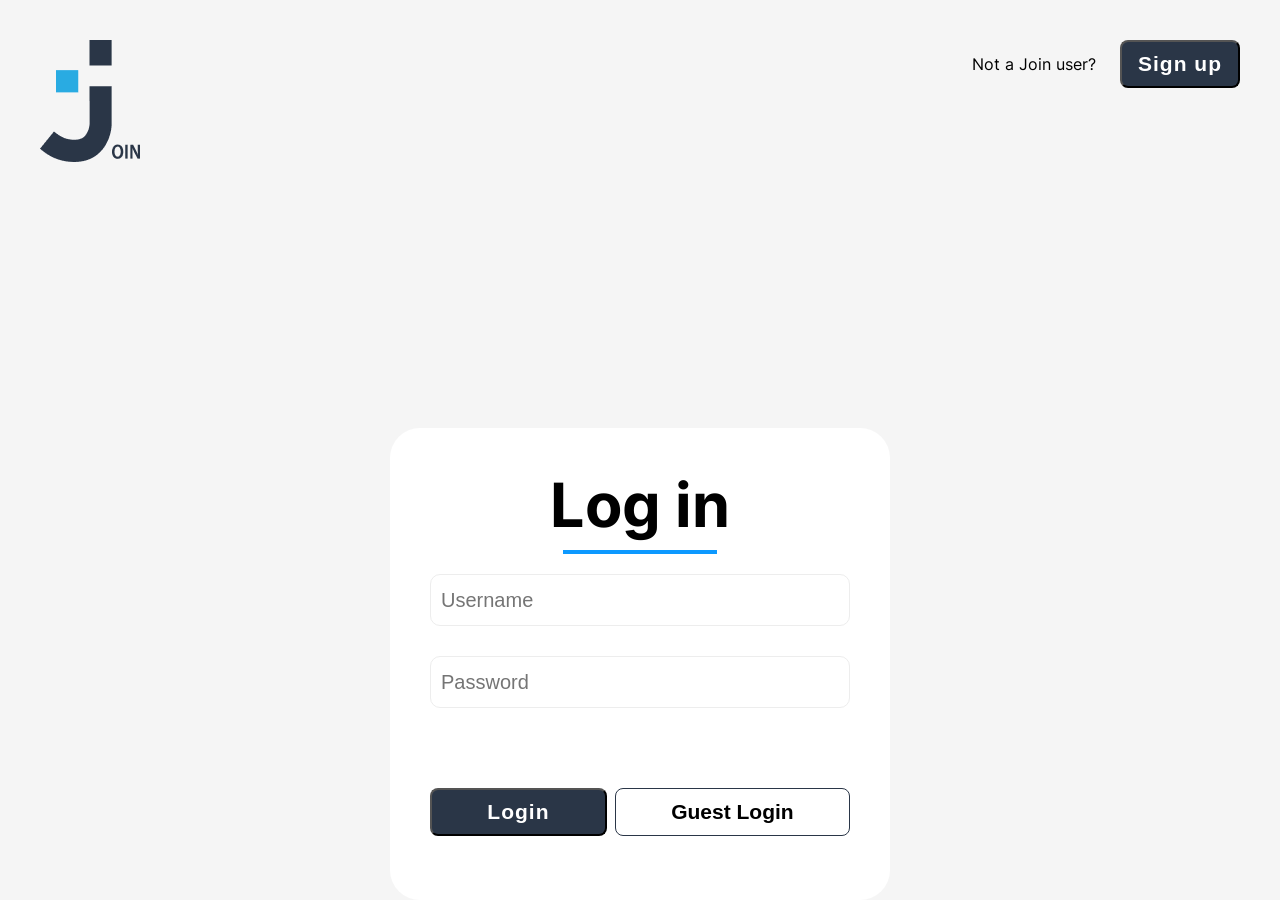
==== frontend/index.html @ 722490a1 "JS Task Board with Django backend" ====
<!DOCTYPE html>
<html lang="de">

<head>
  <meta charset="UTF-8" />
  <meta name="viewport" content="width=device-width, initial-scale=1.0" />
  <link rel="icon" type="image/x-icon" href="./assets/img/favicon/favicon.ico">
  <title>Join</title>

  <script src="./js/summary.js"></script>
  <script src="./js/remoteStorage.js"></script>
  <script src="./js/script.js"></script>
  <script src="./js/login.js"></script>
  <script src="./js/auth.js"></script>
  <script src="./js/renderFunctions.js"></script>
  <link rel="stylesheet" href="./css/style.css">
  <link rel="stylesheet" href="./css/mobileSpecific.css">
  <link rel="stylesheet" href="./css/login.css" />
  <link rel="stylesheet" href="./css/general-design.css" />
  <link rel="stylesheet" href="./css/fonts.css" />
</head>

<body onload="init()">
  <div id="popupContainer">

    <div class="headerLogin">
      <img src="./assets/img/LogoSmall.png" alt="logo small" class="logoSmall" />

      <div class="headerLoginRight" id="headerSignup">
        <span>Not a Join user?</span>
        <button class="button-dark" onclick="renderSignUpWindow()">
          Sign up
        </button>
      </div>

      <!-- Hidden on start as login wrapper is shown -->
      <div class="headerLoginRight d-none" id="headerLogin">
        <button class="button-dark" onclick="renderLoginWindow()">
          Login
        </button>
      </div>
    </div>

    <div id="loginAnimation_container">
      <div class="placeLogoImgLogin">
        <img src="./assets/img/LogoBig.png" class="bigLoginLogo" />
      </div>
    </div>

    <!-- Signup successful message -->
    <div class="d-none" id="successRegistration">
      Registration sucessful.<br>
      You can now log in.
    </div>

    <div class="login_container" id="loginContentContainer">

      <h1 class="loginHeadline">Log in</h1>
      <hr class="dividerSolid" />

      <form action="summary.html" id="loginForm" onsubmit="checkLogin(event)">
        <div class="inputIcon_container">
          <input type="username" required class="loginInputField" placeholder="Username" id="usernameLoginField" />
        </div>
        <div class="inputIcon_container">
          <input type="password" required class="loginInputField" placeholder="Password" id="passwordLoginField" />
        </div>
        <div class="invalidContainer">
          <p id="invalidText"></p>
        </div>
        <div class="loginButtons_container">
          <button class="button-dark btn-login" type="submit" id="loginButton">Login</button>
          <button class="button-light btn-login" type="button" id="guestLoginButton" onclick="openWithGuestLogin()">
            Guest Login
          </button>
        </div>
      </form>
      <!-- <div class="signUpContentMobile">
        <span>Not a Join user?</span>
        <button class="signUpButton" onclick="renderSignUpWindow()">
          Sign up
        </button>
      </div> -->
    </div>

    <div class="signup_container d-none" id="signupContentContainer">
      <h1 class="loginHeadline">Sign up</h1>
      <hr class="dividerSolid">
      <!-- <img src="./assets/img/arrow-left-line.png" id="signUpArrowLeft" onclick="redirectTo('../index.html')"> -->

      <form id="SignUpForm" onsubmit="register(event)">
        <div class="inputIcon_container">
            <input type="text" required class="loginInputField" placeholder="Firstname" id="registerFirstName" />
            <img src="./assets/img/person.png" alt="mailicon" class="loginIcons">
        </div>
        <div class="inputIcon_container">
          <input type="text" required class="loginInputField" placeholder="Username" id="registerUserName" />
          <img src="./assets/img/person.png" alt="mailicon" class="loginIcons">
        </div>
        <div class="inputIcon_container">
          <input type="email" required class="loginInputField" placeholder="Email" id="registerMailInput" />
          <img src="./assets/img/mail.png" alt="passwordIcon" class="loginIcons">
        </div>
        <div class="inputIcon_container">
          <input type="password" required class="loginInputField" placeholder="Password" id="registerPassword"
            onkeyup="checkPasswords()" />
          <img src="./assets/img/lock.png" alt="passwordIcon" class="loginIcons">
        </div>
        <div class="inputIcon_container">
          <input type="password" required class="loginInputField" placeholder="Confirm Password" id="confirmPassword"
            onkeyup="checkPasswords()" />
          <img src="./assets/img/lock.png" alt="passwordIcon" class="loginIcons">
        </div>
        <p id="signUpPasswordCheckText"></p>
        <!-- <div class="SignUpPrivacy_container">
          <input type="checkbox" id="privacyCheckbox" required><label for="privacy" class="privacyLabel">I accept
            the&nbsp</label><a class="blueLinks" href="#">Privacy policy</a>
        </div> -->
        <div class="loginButtons_container">
          <button id="signUpButton" class="registerButton btn-login" disabled>Sign Up</button>
        </div>
      </form>

    </div>

    <!-- <div class="legalContentLogin">
      <a href="./legal/privacyPolicyExternal.html" class="legalContentLinksLogin" target="_blank">Privacy Policy</a>
      <a href="./legal/legalNoticeExternal.html" class="legalContentLinksLogin" target="_blank">Legal Notice</a>
    </div> -->

  </div>

  </div>

</body>

</html>
---- frontend/css/style.css ----
.d-none {
    display: none !important;
}

.d-flex {
    display: flex;
}
---- frontend/css/mobileSpecific.css ----
.menu-header-text-mobile {
    font-weight: bold;
    font-size: 20px
}

/* .content-header-mobile {
    display: none;
    align-items: center;
    justify-content: space-between;
    height: 96px;
    box-shadow: 0px 4px 6px 0px rgba(0,0,0,.02), 0px 2px 12px -2px rgba(0,0,0,.08), 0px 3px 6px 0px rgba(0,0,0,.06);
    padding: 0 10px 0 20px;
    box-sizing: border-box;
    background-color: #fff;
} */

.header-question-icon-mobile {
    width: 32px;
    height: 32px;
}

.mobileLogoSmall {
    height: 50px;
    width: 50px;
}

.navbar-mobile-content {
    width: 75px;
}

.navbar-mobile-content a {
    text-align: center;
    flex-direction: column;
    display: flex;
    align-items: center;
    width: 100%;
    gap: 8px;
}

.navbar-mobile-content_hover {
    cursor: pointer;
}

.navbar-mobile-bottom {
    position: absolute;
    bottom: 0;
    align-items: center;
    justify-content: center;
    gap: 60px;
    height: 100px;
    width: 100%;
    background-color: #2A3647;
    color: white;
}

.mobileNavbarIcons {
    width: 32px;
    height: 32px;
}

.mobileNavbarIcons:hover {
    cursor: pointer;
}

.mobileSpan {
    color: #fff;
    font-size: 14px;
    font-weight: 400;
    width: 100%;
    text-align: center;
}

/* @media (max-width: 1200px) {
    .navbar-mobile-bottom {
        display: flex;
    }
} */

.header-left {
    display: flex;
    align-items: center;
}

.mobile-logo {
    display: none;
}

@media (max-width: 950px) {
    .navbar-mobile-bottom {
        gap: 32px !important;
    }

    /* Mobile Header */

    /* .content-header {
        padding: 16px 24px !important;
    } */

    .header-left {
        display: none;
    }

    .mobile-logo {
        display: flex;
        align-items: center;
    }

    .mobile-logo img {
        height: 40px;
    }
}

@media (max-width: 450px) {
    .navbar-mobile-bottom {
        /* gap: 16px !important;
        padding: 0 5px;
        box-sizing: border-box; */
        display: none !important;
    }
}
---- frontend/css/login.css ----
body {
  overflow: hidden;
}

#popupContainer {
  width: 100%;
  display: flex;
  justify-content: space-between;
  height: 100vh;
  flex-direction: column;
  align-items: center;
}

#successRegistration {
  padding: 10px 20px;
  border: 3px solid #29abe2;
  border-radius: 15px;
  justify-content: center;
  font-weight: 400;
  margin-bottom: 24px;
  text-align: center;
}

.headerLogin {
  width: 100%;
  max-width: 1440px;
  display: flex;
  justify-content: space-between;
  align-items: flex-start;
  padding: 40px;
  box-sizing: border-box;
}

.logoSmall {}

.headerLoginRight {
  display: flex;
  align-items: center;
  gap: 24px;
}

.signUpContainer {
  display: flex;
  align-items: center;
  gap: 24px;
  margin-top: 40px;
}

.signUpButton {
  width: 91px;
  background-color: #2a3647;
  color: #ffffff;
  border: unset;
  border-radius: 8px;
  padding: 15px 16px;
  font-size: 16px;
  font-weight: 700;
}

.signUpButton:hover {
  cursor: pointer;
  background-color: #0d99ff;
}

/* login Window */

.login_container {
  max-height: 65%;
  overflow-y: auto;
}

.login_container {
  flex-direction: column;
  align-items: center;
  padding: 40px;
  box-sizing: border-box;
  background-color: white;
  border-radius: 30px;
  max-height: 80%;
  width: 90%;
  max-width: 500px;
  overflow-y: auto;
}

#loginForm {
  display: flex;
  flex-direction: column;
  gap: 30px;
  width: 100%;
  padding-bottom: 24px;
}

.dividerSolid {
  border: 2px solid #0d99ff;
  width: 150px;
  margin-bottom: 20px;
}

.loginInputField {
  width: 422px;
  height: 48px;
  border-radius: 10px;
  border: 1px solid #ededed;
  font-size: 20px;
  font-weight: 400;
  padding-left: 10px;
}

.invalidContainer {
  margin: 0;
  height: 20px;
  display: flex;
  text-align: center;
  align-items: center;
}

#invalidText {
  color: red;
  font-size: 12px;
  margin-left: 10px;
}

/* #loginButton {
  width: 110px;
  height: 48px;
  border-radius: 8px;
  background: #2a3647;
  color: white;
  font-size: 21px;
  font-weight: 700;
} */

#signUpButton {
  width: 110px;
  height: 48px;
  border-radius: 8px;
  background: #2a3647;
  color: white;
  font-size: 21px;
  font-weight: 700;
}

.btn-login {
  flex-shrink: 1;
  flex-grow: 1;
}

#guestLoginButton {
  flex-shrink: 0;
}

#signUpButton:enabled {
  background-color: #0d99ff;
  cursor: pointer;
}

#loginButton:hover {
  cursor: pointer;
  background-color: #0d99ff;
  box-shadow: 8px 8px 2px 1px #ededed;
}

#signUpPasswordCheckText {
  color: red;
  margin-left: 10px;
  font-size: 12px;
  height: 15px;
}

/* #guestLoginButton {
  width: 177px;
  height: 48px;
  border-radius: 8px;
  border: 1px solid #2a3647;
  gap: 10px;
  background-color: white;
  font-size: 21px;
  font-weight: 700;
} */

#guestLoginButton:hover {
  cursor: pointer;
  color: #0d99ff;
  border: 1px solid #0d99ff;
  box-shadow: 8px 8px 2px 1px #ededed;
}

.loginButtons_container {
  display: flex;
  align-items: center;
  justify-content: center;
  gap: 8px;
}

.loginHeadline {
  text-align: center;
  font-weight: 700;
  font-size: 61px;
  color: black;
  margin-block-start: 0;
  margin-block-end: 0;
}

.rememberMe_container {
  display: flex;
  align-items: center;
  gap: 8px;
  margin-left: 39px;
}

#rememberMe {
  height: 16px;
  width: 16px;
  border-radius: 3px;
}

.rememberMeLabel {
  font-weight: 400;
  font-size: 16px;
  color: black;
}

.inputIcon_container {
  display: flex;
  justify-content: space-between;
  position: relative;
}

.loginIcons {
  position: absolute;
  right: 15px;
  top: 0;
  bottom: 0;
  margin: auto;
}

/* sign-Up  */

.signup_container {
  flex-direction: column;
  align-items: center;
  padding: 40px;
  box-sizing: border-box;
  background-color: white;
  border-radius: 30px;
  max-height: 80%;
  width: 90%;
  max-width: 500px;
  overflow-y: auto;
}

#signUpArrowLeft {
  height: 43px;
  position: absolute;
  top: 20px;
  left: -55px;
}

#signUpArrowLeft:hover {
  cursor: pointer;
}

#SignUpForm {
  display: flex;
  flex-direction: column;
  gap: 16px;
  width: 100%;
}

.SignUpPrivacy_container {
  display: flex;
  justify-content: center;
  margin-top: 2px;
  margin-bottom: 2px;
}

.privacyLabel {
  font-size: 16px;
  font-weight: 400;
}

#privacyCheckbox {
  height: 16px;
  width: 16px;
  border-radius: 3px;
  border: 2px;
}

/* bottom legal Content */

.legalContentLogin {
  width: 100%;
  display: flex;
  justify-content: center;
  align-items: center;
  gap: 30px;
  height: 100px;
  z-index: 2;
}

.loginAllContentContainer {
  display: flex;
  align-items: center;
  flex-direction: column;
  position: relative;
  height: 100vh;
}

.legalContentLinksLogin {
  text-decoration: none;
  font-size: 16px;
  font-weight: 400;
  color: #a8a8a8;
}

.legalContentLinksLogin:hover {
  cursor: pointer;
  color: #0d99ff;
  font-weight: 700;
}

/* login Animation */

#loginAnimation_container {
  height: 100vh;
  width: 100%;
  top: 0;
  left: 0;
  transform: translate(-50, -50);
  position: absolute;
  background-color: white;
  z-index: 999;
  animation-name: logoContainerDisappear;
  animation-fill-mode: forwards;
  animation-timing-function: ease-in-out;
  animation-duration: 0.6s;
  animation-delay: 1s;
}

.placeLogoImgLogin {
  width: 100%;
  height: 100%;
  display: flex;
  justify-content: center;
  align-items: center;
  animation-name: logo-animation;
  animation-fill-mode: forwards;
  animation-timing-function: ease-in-out;
  animation-duration: 1.5s;
  animation-delay: 0.6s;
}

.signUpContentMobile {
  display: none;
  justify-content: center;
  align-items: center;
  gap: 35px;
  margin-top: 58px;
}

/* keyframes */

@keyframes logoContainerDisappear {
  0% {
    opacity: 1;
  }

  99% {
    opacity: 0;
  }

  100% {
    visibility: hidden;
  }
}

@keyframes logo-animation {
  from {
    left: 77px;
    top: 80px;
  }

  to {
    left: 50%;
    top: 50%;
    transform: translate(-50%, -50%);
    width: 100.03px;
    height: 121.97px;
    opacity: 0;
  }
}

/* Media Queries */

@media (max-width: 820px) {
  #successRegistration {
    display: none;
    align-items: center;
    justify-content: center;
    position: absolute;
    top: 100px;
    left: 37%;
    right: 0;
    transform: translate(-50, -50);
  }

  /* .login_container {
    max-height: unset;
    flex-direction: column-reverse;
    display: flex;
    gap: 32px;
    width: 90%;
  } */

  /* .login_container {
    margin-top: 100px !important;
    width: 396px;
    height: 515px;
  } */

  .inputIcon_container {
    width: 100%;
  }

  .loginInputField {
    width: 100%;
  }

  /* .loginIcons {
    left: 330px;
    width: 22px;
    height: 22px;
  } */

  .headerLoginRight span {
    display: none;
  }

  .signUpContentMobile {
    display: flex;
  }

  /* .signup_container {
    width: 396px;
    height: 595px;
    margin-top: 100px !important;
  } */

  #signUpArrowLeft {
    right: 330px;
  }

  /* .loginHeadline {
    font-size: 47px;
  } */

  .logoSmall {
    height: 50px;
  }

  .signUpContentMobile {
    margin-top: 10px;
  }

  /* .loginIcons {
    left: 250px;
  } */
}

@media (max-width: 450px) {
  #successRegistration {
    top: 100px;
    left: 24%;
  }

  #signUpPasswordCheckText {
    margin: 0;
  }

  .login_container {
    width: 100%;
    padding: 0;
    display: flex;
  }

  .login_container,
  .signup_container {
    width: 90%;
    padding: 24px;
  }

  /* #SignUpForm {
    width: 95%;
  } */

  #signUpArrowLeft {
    height: 32px;
    width: 32px;
    right: 250px;
  }

  .SignUpPrivacy_container {
    margin-top: 0px;
    margin-bottom: 0px;
  }

  /* .loginIcons {
    left: 250px;
  } */

  /* .loginHeadline {
    font-size: 22px;
  } */

  .loginInputField {
    width: 100%;
  }

  /* .loginButtons_container {
    gap: 8px;
  } */

  /* #loginButton {
    width: 90px;
    height: 38px;
    font-size: 16px;
  } */

  /* #guestLoginButton {
    font-size: 16px;
    width: 120px;
    height: 38px;
  } */
}
---- frontend/css/general-design.css ----
body {
    background-color: #f5f5f5;
    margin: 0;
    font-family: 'Inter';
}

a {
    text-decoration: none;
}

a:hover {
    text-decoration: none;
}

.d-flex {
    display: flex;
}

.jc-sb {
    justify-content: space-between;
}

.ai-c {
    align-items: center;
}

.blueLinks {
    text-decoration: none;
    color: #0d99ff;
}

.blueLinks:hover {
    text-decoration: underline;
}

.button-dark {
    height: 48px;
    padding: 8px 16px;
    border-radius: 8px;
    background: #2a3647;
    color: white;
    font-size: 21px;
    font-weight: 700;
    letter-spacing: 1px;
}

.button-dark:hover {
    cursor: pointer;
    background-color: #0d99ff;
    box-shadow: 8px 8px 2px 1px #ededed;
}

.final-delete-btn:hover {
    background-color: red !important;
}

.button-light {
    height: 48px;
    border-radius: 8px;
    border: 1px solid #2A3647;
    background-color: white;
    font-size: 21px;
    font-weight: 700;
    padding: 8px 16px;
}

.button-light:hover {
    cursor: pointer;
    color: #0d99ff;
    border: 1px solid #0d99ff;
    box-shadow: 8px 8px 2px 1px #ededed;
}

.button-img {
    height: 20px;
    padding-left: 24px;
}

.inputField {
    color: #2A3647;
    height: 48px;
    border-radius: 10px;
    border: 1px solid #A8A8A8;
    font-size: 20px;
    font-weight: 400;
    padding: 0 20px 0 24px;
    box-sizing: border-box;
}

.inputField::placeholder {
    color: #D1D1D1;
}

.inputField:hover {
    cursor: text;
}

.todoContainer {
    background-color: white;
    border-radius: 30px;
}
---- frontend/css/fonts.css ----
/* inter-100 - latin */
@font-face {
    font-display: swap; /* Check https://developer.mozilla.org/en-US/docs/Web/CSS/@font-face/font-display for other options. */
    font-family: 'Inter';
    font-style: normal;
    font-weight: 100;
    src: url('../fonts/inter-v13-latin-100.woff2') format('woff2'); /* Chrome 36+, Opera 23+, Firefox 39+, Safari 12+, iOS 10+ */
  }
  /* inter-200 - latin */
  @font-face {
    font-display: swap; /* Check https://developer.mozilla.org/en-US/docs/Web/CSS/@font-face/font-display for other options. */
    font-family: 'Inter';
    font-style: normal;
    font-weight: 200;
    src: url('../fonts/inter-v13-latin-200.woff2') format('woff2'); /* Chrome 36+, Opera 23+, Firefox 39+, Safari 12+, iOS 10+ */
  }
  /* inter-300 - latin */
  @font-face {
    font-display: swap; /* Check https://developer.mozilla.org/en-US/docs/Web/CSS/@font-face/font-display for other options. */
    font-family: 'Inter';
    font-style: normal;
    font-weight: 300;
    src: url('../fonts/inter-v13-latin-300.woff2') format('woff2'); /* Chrome 36+, Opera 23+, Firefox 39+, Safari 12+, iOS 10+ */
  }
  /* inter-regular - latin */
  @font-face {
    font-display: swap; /* Check https://developer.mozilla.org/en-US/docs/Web/CSS/@font-face/font-display for other options. */
    font-family: 'Inter';
    font-style: normal;
    font-weight: 400;
    src: url('../fonts/inter-v13-latin-regular.woff2') format('woff2'); /* Chrome 36+, Opera 23+, Firefox 39+, Safari 12+, iOS 10+ */
  }
  /* inter-500 - latin */
  @font-face {
    font-display: swap; /* Check https://developer.mozilla.org/en-US/docs/Web/CSS/@font-face/font-display for other options. */
    font-family: 'Inter';
    font-style: normal;
    font-weight: 500;
    src: url('../fonts/inter-v13-latin-500.woff2') format('woff2'); /* Chrome 36+, Opera 23+, Firefox 39+, Safari 12+, iOS 10+ */
  }
  /* inter-600 - latin */
  @font-face {
    font-display: swap; /* Check https://developer.mozilla.org/en-US/docs/Web/CSS/@font-face/font-display for other options. */
    font-family: 'Inter';
    font-style: normal;
    font-weight: 600;
    src: url('../fonts/inter-v13-latin-600.woff2') format('woff2'); /* Chrome 36+, Opera 23+, Firefox 39+, Safari 12+, iOS 10+ */
  }
  /* inter-700 - latin */
  @font-face {
    font-display: swap; /* Check https://developer.mozilla.org/en-US/docs/Web/CSS/@font-face/font-display for other options. */
    font-family: 'Inter';
    font-style: normal;
    font-weight: 700;
    src: url('../fonts/inter-v13-latin-700.woff2') format('woff2'); /* Chrome 36+, Opera 23+, Firefox 39+, Safari 12+, iOS 10+ */
  }
  /* inter-800 - latin */
  @font-face {
    font-display: swap; /* Check https://developer.mozilla.org/en-US/docs/Web/CSS/@font-face/font-display for other options. */
    font-family: 'Inter';
    font-style: normal;
    font-weight: 800;
    src: url('../fonts/inter-v13-latin-800.woff2') format('woff2'); /* Chrome 36+, Opera 23+, Firefox 39+, Safari 12+, iOS 10+ */
  }
  /* inter-900 - latin */
  @font-face {
    font-display: swap; /* Check https://developer.mozilla.org/en-US/docs/Web/CSS/@font-face/font-display for other options. */
    font-family: 'Inter';
    font-style: normal;
    font-weight: 900;
    src: url('../fonts/inter-v13-latin-900.woff2') format('woff2'); /* Chrome 36+, Opera 23+, Firefox 39+, Safari 12+, iOS 10+ */
  }
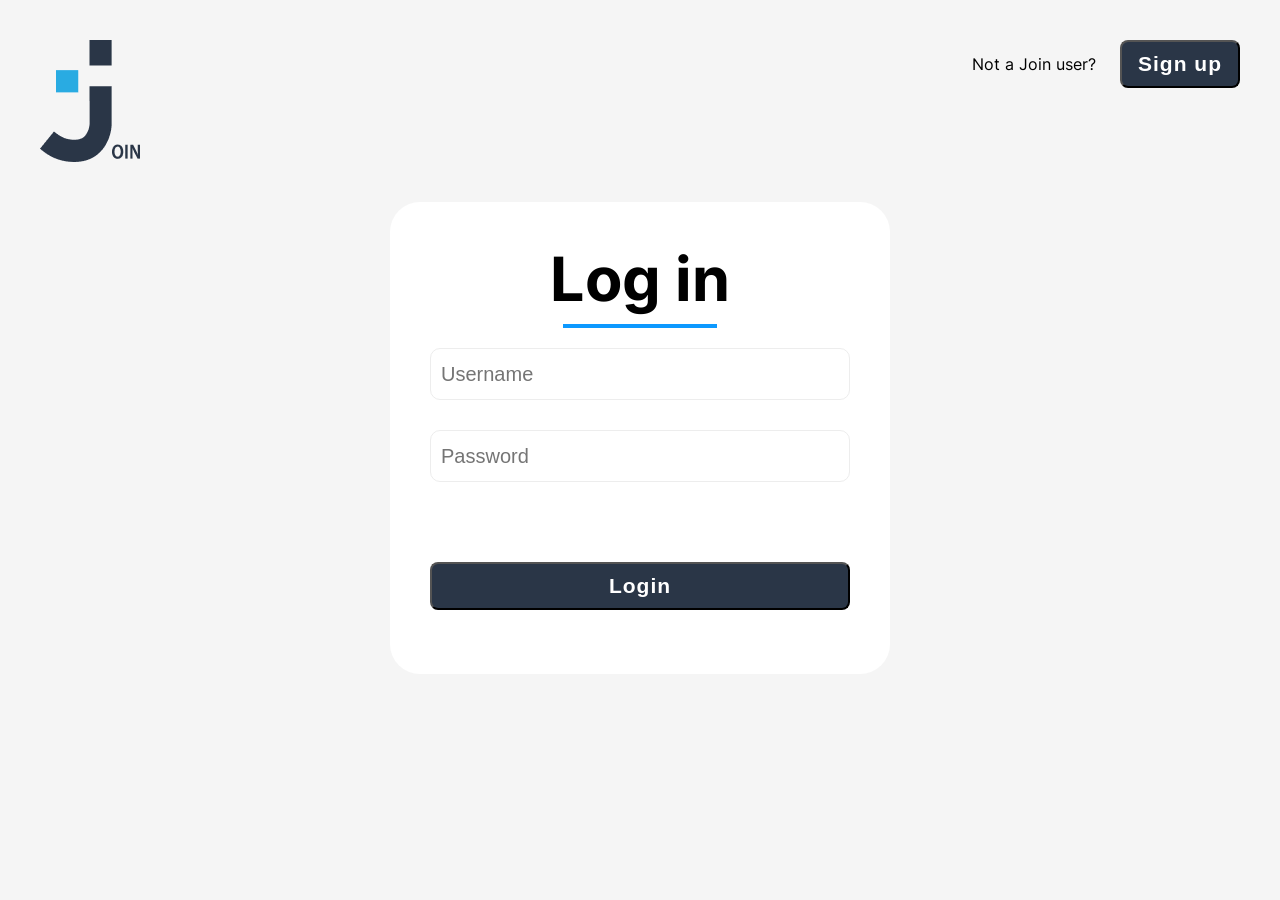
==== commit 4dda10d7: "design fix; removed guest login" ====
--- a/frontend/index.html
+++ b/frontend/index.html
@@ -70,9 +70,9 @@
         </div>
         <div class="loginButtons_container">
           <button class="button-dark btn-login" type="submit" id="loginButton">Login</button>
-          <button class="button-light btn-login" type="button" id="guestLoginButton" onclick="openWithGuestLogin()">
+          <!-- <button class="button-light btn-login" type="button" id="guestLoginButton" onclick="openWithGuestLogin()">
             Guest Login
-          </button>
+          </button> -->
         </div>
       </form>
       <!-- <div class="signUpContentMobile">
--- a/frontend/css/login.css
+++ b/frontend/css/login.css
@@ -3,9 +3,8 @@
 }
 
 #popupContainer {
-  width: 100%;
-  display: flex;
-  justify-content: space-between;
+  width: 100vw;
+  display: flex;
   height: 100vh;
   flex-direction: column;
   align-items: center;
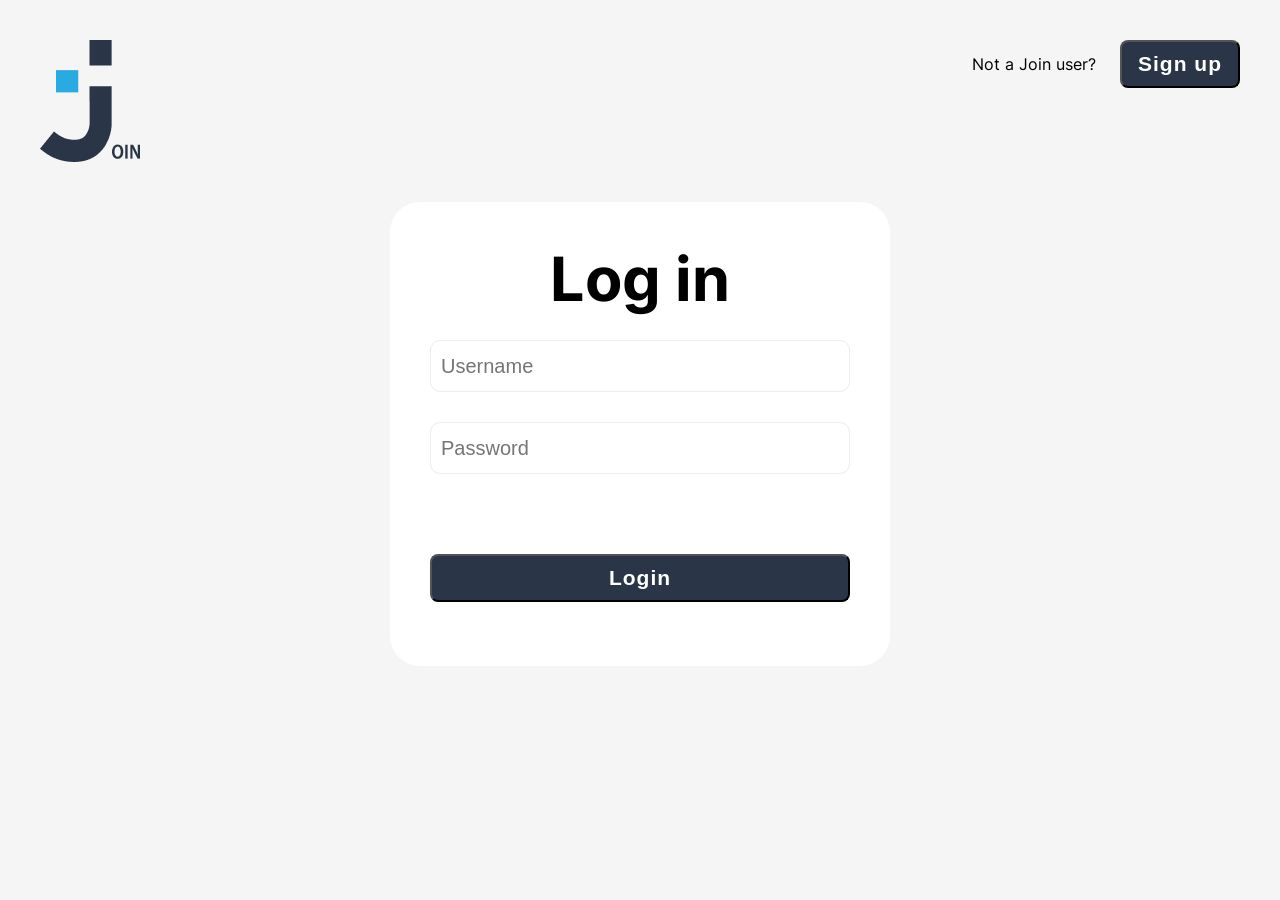
==== commit f5fcbe2e: "login design changes" ====
--- a/frontend/index.html
+++ b/frontend/index.html
@@ -56,7 +56,6 @@
     <div class="login_container" id="loginContentContainer">
 
       <h1 class="loginHeadline">Log in</h1>
-      <hr class="dividerSolid" />
 
       <form action="summary.html" id="loginForm" onsubmit="checkLogin(event)">
         <div class="inputIcon_container">
@@ -85,21 +84,21 @@
 
     <div class="signup_container d-none" id="signupContentContainer">
       <h1 class="loginHeadline">Sign up</h1>
-      <hr class="dividerSolid">
       <!-- <img src="./assets/img/arrow-left-line.png" id="signUpArrowLeft" onclick="redirectTo('../index.html')"> -->
 
       <form id="SignUpForm" onsubmit="register(event)">
         <div class="inputIcon_container">
-            <input type="text" required class="loginInputField" placeholder="Firstname" id="registerFirstName" />
+            <input type="text" class="loginInputField" placeholder="Firstname" id="registerFirstName" />
             <img src="./assets/img/person.png" alt="mailicon" class="loginIcons">
         </div>
         <div class="inputIcon_container">
-          <input type="text" required class="loginInputField" placeholder="Username" id="registerUserName" />
-          <img src="./assets/img/person.png" alt="mailicon" class="loginIcons">
+            <input type="email" required class="loginInputField" placeholder="Email" id="registerMailInput" />
+            <img src="./assets/img/mail.png" alt="passwordIcon" class="loginIcons">
         </div>
+        <hr class="dividerSolid">
         <div class="inputIcon_container">
-          <input type="email" required class="loginInputField" placeholder="Email" id="registerMailInput" />
-          <img src="./assets/img/mail.png" alt="passwordIcon" class="loginIcons">
+            <input type="text" required class="loginInputField" placeholder="Username" id="registerUserName" />
+            <img src="./assets/img/person.png" alt="mailicon" class="loginIcons">
         </div>
         <div class="inputIcon_container">
           <input type="password" required class="loginInputField" placeholder="Password" id="registerPassword"
@@ -111,11 +110,12 @@
             onkeyup="checkPasswords()" />
           <img src="./assets/img/lock.png" alt="passwordIcon" class="loginIcons">
         </div>
-        <p id="signUpPasswordCheckText"></p>
-        <!-- <div class="SignUpPrivacy_container">
-          <input type="checkbox" id="privacyCheckbox" required><label for="privacy" class="privacyLabel">I accept
-            the&nbsp</label><a class="blueLinks" href="#">Privacy policy</a>
-        </div> -->
+        <p id="signUpPasswordCheckText" class=""></p>
+        <p id="signUpSuccess" class="none">✅ Success! You can <a href="#" onclick="renderLoginWindow()">Login</a> now.</p>
+        <div class="SignUpPrivacy_container" style="gap: 12px;">
+          <input type="checkbox" id="privacyCheckbox" required>
+		  <span for="privacy" class="privacyLabel">I accept the <a class="blueLinks" href="#"> Privacy policy</a></span>
+        </div>
         <div class="loginButtons_container">
           <button id="signUpButton" class="registerButton btn-login" disabled>Sign Up</button>
         </div>
--- a/frontend/css/login.css
+++ b/frontend/css/login.css
@@ -1,122 +1,124 @@
 body {
-  overflow: hidden;
+    overflow: hidden;
+}
+
+.none {
+    display: none;
 }
 
 #popupContainer {
-  width: 100vw;
-  display: flex;
-  height: 100vh;
-  flex-direction: column;
-  align-items: center;
+    width: 100vw;
+    display: flex;
+    height: 100vh;
+    flex-direction: column;
+    align-items: center;
 }
 
 #successRegistration {
-  padding: 10px 20px;
-  border: 3px solid #29abe2;
-  border-radius: 15px;
-  justify-content: center;
-  font-weight: 400;
-  margin-bottom: 24px;
-  text-align: center;
+    padding: 10px 20px;
+    border: 3px solid #29abe2;
+    border-radius: 15px;
+    justify-content: center;
+    font-weight: 400;
+    margin-bottom: 24px;
+    text-align: center;
 }
 
 .headerLogin {
-  width: 100%;
-  max-width: 1440px;
-  display: flex;
-  justify-content: space-between;
-  align-items: flex-start;
-  padding: 40px;
-  box-sizing: border-box;
-}
-
-.logoSmall {}
+    width: 100%;
+    max-width: 1440px;
+    display: flex;
+    justify-content: space-between;
+    align-items: flex-start;
+    padding: 40px;
+    box-sizing: border-box;
+}
 
 .headerLoginRight {
-  display: flex;
-  align-items: center;
-  gap: 24px;
+    display: flex;
+    align-items: center;
+    gap: 24px;
 }
 
 .signUpContainer {
-  display: flex;
-  align-items: center;
-  gap: 24px;
-  margin-top: 40px;
+    display: flex;
+    align-items: center;
+    gap: 24px;
+    margin-top: 40px;
 }
 
 .signUpButton {
-  width: 91px;
-  background-color: #2a3647;
-  color: #ffffff;
-  border: unset;
-  border-radius: 8px;
-  padding: 15px 16px;
-  font-size: 16px;
-  font-weight: 700;
+    width: 91px;
+    background-color: #2a3647;
+    color: #ffffff;
+    border: unset;
+    border-radius: 8px;
+    padding: 15px 16px;
+    font-size: 16px;
+    font-weight: 700;
 }
 
 .signUpButton:hover {
-  cursor: pointer;
-  background-color: #0d99ff;
+    cursor: pointer;
+    background-color: #0d99ff;
 }
 
 /* login Window */
 
 .login_container {
-  max-height: 65%;
-  overflow-y: auto;
+    max-height: 65%;
+    overflow-y: auto;
 }
 
 .login_container {
-  flex-direction: column;
-  align-items: center;
-  padding: 40px;
-  box-sizing: border-box;
-  background-color: white;
-  border-radius: 30px;
-  max-height: 80%;
-  width: 90%;
-  max-width: 500px;
-  overflow-y: auto;
+    flex-direction: column;
+    align-items: center;
+    padding: 40px;
+    box-sizing: border-box;
+    background-color: white;
+    border-radius: 30px;
+    max-height: 80%;
+    width: 90%;
+    max-width: 500px;
+    overflow-y: auto;
 }
 
 #loginForm {
-  display: flex;
-  flex-direction: column;
-  gap: 30px;
-  width: 100%;
-  padding-bottom: 24px;
+    display: flex;
+    flex-direction: column;
+    gap: 30px;
+    width: 100%;
+    padding-bottom: 24px;
 }
 
 .dividerSolid {
-  border: 2px solid #0d99ff;
-  width: 150px;
-  margin-bottom: 20px;
+    border: 2px solid #0d99ff;
+    width: 150px;
+    margin-bottom: 20px;
 }
 
 .loginInputField {
-  width: 422px;
-  height: 48px;
-  border-radius: 10px;
-  border: 1px solid #ededed;
-  font-size: 20px;
-  font-weight: 400;
-  padding-left: 10px;
+    width: 422px;
+    height: 48px;
+    border-radius: 10px;
+    border: 1px solid #ededed;
+    font-size: 20px;
+    font-weight: 400;
+    padding-left: 10px;
 }
 
 .invalidContainer {
-  margin: 0;
-  height: 20px;
-  display: flex;
-  text-align: center;
-  align-items: center;
+    margin: 0;
+    height: 20px;
+    display: flex;
+    text-align: center;
+    align-items: center;
 }
 
 #invalidText {
-  color: red;
-  font-size: 12px;
-  margin-left: 10px;
+    color: red;
+    font-size: 12px;
+    margin-left: 10px;
 }
 
 /* #loginButton {
@@ -130,40 +132,40 @@
 } */
 
 #signUpButton {
-  width: 110px;
-  height: 48px;
-  border-radius: 8px;
-  background: #2a3647;
-  color: white;
-  font-size: 21px;
-  font-weight: 700;
+    width: 110px;
+    height: 48px;
+    border-radius: 8px;
+    background: #2a3647;
+    color: white;
+    font-size: 21px;
+    font-weight: 700;
 }
 
 .btn-login {
-  flex-shrink: 1;
-  flex-grow: 1;
+    flex-shrink: 1;
+    flex-grow: 1;
 }
 
 #guestLoginButton {
-  flex-shrink: 0;
+    flex-shrink: 0;
 }
 
 #signUpButton:enabled {
-  background-color: #0d99ff;
-  cursor: pointer;
+    background-color: #0d99ff;
+    cursor: pointer;
 }
 
 #loginButton:hover {
-  cursor: pointer;
-  background-color: #0d99ff;
-  box-shadow: 8px 8px 2px 1px #ededed;
+    cursor: pointer;
+    background-color: #0d99ff;
+    box-shadow: 8px 8px 2px 1px #ededed;
 }
 
 #signUpPasswordCheckText {
-  color: red;
-  margin-left: 10px;
-  font-size: 12px;
-  height: 15px;
+
+    color: red;
+    margin-left: 10px;
+    font-size: 16px;
 }
 
 /* #guestLoginButton {
@@ -178,232 +180,233 @@
 } */
 
 #guestLoginButton:hover {
-  cursor: pointer;
-  color: #0d99ff;
-  border: 1px solid #0d99ff;
-  box-shadow: 8px 8px 2px 1px #ededed;
+    cursor: pointer;
+    color: #0d99ff;
+    border: 1px solid #0d99ff;
+    box-shadow: 8px 8px 2px 1px #ededed;
 }
 
 .loginButtons_container {
-  display: flex;
-  align-items: center;
-  justify-content: center;
-  gap: 8px;
+    display: flex;
+    align-items: center;
+    justify-content: center;
+    gap: 8px;
 }
 
 .loginHeadline {
-  text-align: center;
-  font-weight: 700;
-  font-size: 61px;
-  color: black;
-  margin-block-start: 0;
-  margin-block-end: 0;
+    text-align: center;
+    font-weight: 700;
+    font-size: 61px;
+    color: black;
+    margin-block-start: 0;
+    margin-block-end: 0;
+    margin-bottom: 24px;
 }
 
 .rememberMe_container {
-  display: flex;
-  align-items: center;
-  gap: 8px;
-  margin-left: 39px;
+    display: flex;
+    align-items: center;
+    gap: 8px;
+    margin-left: 39px;
 }
 
 #rememberMe {
-  height: 16px;
-  width: 16px;
-  border-radius: 3px;
+    height: 16px;
+    width: 16px;
+    border-radius: 3px;
 }
 
 .rememberMeLabel {
-  font-weight: 400;
-  font-size: 16px;
-  color: black;
+    font-weight: 400;
+    font-size: 16px;
+    color: black;
 }
 
 .inputIcon_container {
-  display: flex;
-  justify-content: space-between;
-  position: relative;
+    display: flex;
+    justify-content: space-between;
+    position: relative;
 }
 
 .loginIcons {
-  position: absolute;
-  right: 15px;
-  top: 0;
-  bottom: 0;
-  margin: auto;
+    position: absolute;
+    right: 15px;
+    top: 0;
+    bottom: 0;
+    margin: auto;
 }
 
 /* sign-Up  */
 
 .signup_container {
-  flex-direction: column;
-  align-items: center;
-  padding: 40px;
-  box-sizing: border-box;
-  background-color: white;
-  border-radius: 30px;
-  max-height: 80%;
-  width: 90%;
-  max-width: 500px;
-  overflow-y: auto;
+    flex-direction: column;
+    align-items: center;
+    padding: 40px;
+    box-sizing: border-box;
+    background-color: white;
+    border-radius: 30px;
+    max-height: 80%;
+    width: 90%;
+    max-width: 500px;
+    overflow-y: auto;
 }
 
 #signUpArrowLeft {
-  height: 43px;
-  position: absolute;
-  top: 20px;
-  left: -55px;
+    height: 43px;
+    position: absolute;
+    top: 20px;
+    left: -55px;
 }
 
 #signUpArrowLeft:hover {
-  cursor: pointer;
+    cursor: pointer;
 }
 
 #SignUpForm {
-  display: flex;
-  flex-direction: column;
-  gap: 16px;
-  width: 100%;
+    display: flex;
+    flex-direction: column;
+    gap: 16px;
+    width: 100%;
 }
 
 .SignUpPrivacy_container {
-  display: flex;
-  justify-content: center;
-  margin-top: 2px;
-  margin-bottom: 2px;
+    display: flex;
+    justify-content: center;
+    margin-top: 2px;
+    margin-bottom: 2px;
 }
 
 .privacyLabel {
-  font-size: 16px;
-  font-weight: 400;
+    font-size: 16px;
+    font-weight: 400;
 }
 
 #privacyCheckbox {
-  height: 16px;
-  width: 16px;
-  border-radius: 3px;
-  border: 2px;
+    height: 16px;
+    width: 16px;
+    border-radius: 3px;
+    border: 2px;
 }
 
 /* bottom legal Content */
 
 .legalContentLogin {
-  width: 100%;
-  display: flex;
-  justify-content: center;
-  align-items: center;
-  gap: 30px;
-  height: 100px;
-  z-index: 2;
+    width: 100%;
+    display: flex;
+    justify-content: center;
+    align-items: center;
+    gap: 30px;
+    height: 100px;
+    z-index: 2;
 }
 
 .loginAllContentContainer {
-  display: flex;
-  align-items: center;
-  flex-direction: column;
-  position: relative;
-  height: 100vh;
+    display: flex;
+    align-items: center;
+    flex-direction: column;
+    position: relative;
+    height: 100vh;
 }
 
 .legalContentLinksLogin {
-  text-decoration: none;
-  font-size: 16px;
-  font-weight: 400;
-  color: #a8a8a8;
+    text-decoration: none;
+    font-size: 16px;
+    font-weight: 400;
+    color: #a8a8a8;
 }
 
 .legalContentLinksLogin:hover {
-  cursor: pointer;
-  color: #0d99ff;
-  font-weight: 700;
+    cursor: pointer;
+    color: #0d99ff;
+    font-weight: 700;
 }
 
 /* login Animation */
 
 #loginAnimation_container {
-  height: 100vh;
-  width: 100%;
-  top: 0;
-  left: 0;
-  transform: translate(-50, -50);
-  position: absolute;
-  background-color: white;
-  z-index: 999;
-  animation-name: logoContainerDisappear;
-  animation-fill-mode: forwards;
-  animation-timing-function: ease-in-out;
-  animation-duration: 0.6s;
-  animation-delay: 1s;
+    height: 100vh;
+    width: 100%;
+    top: 0;
+    left: 0;
+    transform: translate(-50, -50);
+    position: absolute;
+    background-color: white;
+    z-index: 999;
+    animation-name: logoContainerDisappear;
+    animation-fill-mode: forwards;
+    animation-timing-function: ease-in-out;
+    animation-duration: 0.6s;
+    animation-delay: 1s;
 }
 
 .placeLogoImgLogin {
-  width: 100%;
-  height: 100%;
-  display: flex;
-  justify-content: center;
-  align-items: center;
-  animation-name: logo-animation;
-  animation-fill-mode: forwards;
-  animation-timing-function: ease-in-out;
-  animation-duration: 1.5s;
-  animation-delay: 0.6s;
+    width: 100%;
+    height: 100%;
+    display: flex;
+    justify-content: center;
+    align-items: center;
+    animation-name: logo-animation;
+    animation-fill-mode: forwards;
+    animation-timing-function: ease-in-out;
+    animation-duration: 1.5s;
+    animation-delay: 0.6s;
 }
 
 .signUpContentMobile {
-  display: none;
-  justify-content: center;
-  align-items: center;
-  gap: 35px;
-  margin-top: 58px;
+    display: none;
+    justify-content: center;
+    align-items: center;
+    gap: 35px;
+    margin-top: 58px;
 }
 
 /* keyframes */
 
 @keyframes logoContainerDisappear {
-  0% {
-    opacity: 1;
-  }
-
-  99% {
-    opacity: 0;
-  }
-
-  100% {
-    visibility: hidden;
-  }
+    0% {
+        opacity: 1;
+    }
+
+    99% {
+        opacity: 0;
+    }
+
+    100% {
+        visibility: hidden;
+    }
 }
 
 @keyframes logo-animation {
-  from {
-    left: 77px;
-    top: 80px;
-  }
-
-  to {
-    left: 50%;
-    top: 50%;
-    transform: translate(-50%, -50%);
-    width: 100.03px;
-    height: 121.97px;
-    opacity: 0;
-  }
+    from {
+        left: 77px;
+        top: 80px;
+    }
+
+    to {
+        left: 50%;
+        top: 50%;
+        transform: translate(-50%, -50%);
+        width: 100.03px;
+        height: 121.97px;
+        opacity: 0;
+    }
 }
 
 /* Media Queries */
 
 @media (max-width: 820px) {
-  #successRegistration {
-    display: none;
-    align-items: center;
-    justify-content: center;
-    position: absolute;
-    top: 100px;
-    left: 37%;
-    right: 0;
-    transform: translate(-50, -50);
-  }
-
-  /* .login_container {
+    #successRegistration {
+        display: none;
+        align-items: center;
+        justify-content: center;
+        position: absolute;
+        top: 100px;
+        left: 37%;
+        right: 0;
+        transform: translate(-50, -50);
+    }
+
+    /* .login_container {
     max-height: unset;
     flex-direction: column-reverse;
     display: flex;
@@ -411,121 +414,121 @@
     width: 90%;
   } */
 
-  /* .login_container {
+    /* .login_container {
     margin-top: 100px !important;
     width: 396px;
     height: 515px;
   } */
 
-  .inputIcon_container {
-    width: 100%;
-  }
-
-  .loginInputField {
-    width: 100%;
-  }
-
-  /* .loginIcons {
+    .inputIcon_container {
+        width: 100%;
+    }
+
+    .loginInputField {
+        width: 100%;
+    }
+
+    /* .loginIcons {
     left: 330px;
     width: 22px;
     height: 22px;
   } */
 
-  .headerLoginRight span {
-    display: none;
-  }
-
-  .signUpContentMobile {
-    display: flex;
-  }
-
-  /* .signup_container {
+    .headerLoginRight span {
+        display: none;
+    }
+
+    .signUpContentMobile {
+        display: flex;
+    }
+
+    /* .signup_container {
     width: 396px;
     height: 595px;
     margin-top: 100px !important;
   } */
 
-  #signUpArrowLeft {
-    right: 330px;
-  }
-
-  /* .loginHeadline {
+    #signUpArrowLeft {
+        right: 330px;
+    }
+
+    /* .loginHeadline {
     font-size: 47px;
   } */
 
-  .logoSmall {
-    height: 50px;
-  }
-
-  .signUpContentMobile {
-    margin-top: 10px;
-  }
-
-  /* .loginIcons {
+    .logoSmall {
+        height: 50px;
+    }
+
+    .signUpContentMobile {
+        margin-top: 10px;
+    }
+
+    /* .loginIcons {
     left: 250px;
   } */
 }
 
 @media (max-width: 450px) {
-  #successRegistration {
-    top: 100px;
-    left: 24%;
-  }
-
-  #signUpPasswordCheckText {
-    margin: 0;
-  }
-
-  .login_container {
-    width: 100%;
-    padding: 0;
-    display: flex;
-  }
-
-  .login_container,
-  .signup_container {
-    width: 90%;
-    padding: 24px;
-  }
-
-  /* #SignUpForm {
+    #successRegistration {
+        top: 100px;
+        left: 24%;
+    }
+
+    #signUpPasswordCheckText {
+        margin: 0;
+    }
+
+    .login_container {
+        width: 100%;
+        padding: 0;
+        display: flex;
+    }
+
+    .login_container,
+    .signup_container {
+        width: 90%;
+        padding: 24px;
+    }
+
+    /* #SignUpForm {
     width: 95%;
   } */
 
-  #signUpArrowLeft {
-    height: 32px;
-    width: 32px;
-    right: 250px;
-  }
-
-  .SignUpPrivacy_container {
-    margin-top: 0px;
-    margin-bottom: 0px;
-  }
-
-  /* .loginIcons {
+    #signUpArrowLeft {
+        height: 32px;
+        width: 32px;
+        right: 250px;
+    }
+
+    .SignUpPrivacy_container {
+        margin-top: 0px;
+        margin-bottom: 0px;
+    }
+
+    /* .loginIcons {
     left: 250px;
   } */
 
-  /* .loginHeadline {
+    /* .loginHeadline {
     font-size: 22px;
   } */
 
-  .loginInputField {
-    width: 100%;
-  }
-
-  /* .loginButtons_container {
+    .loginInputField {
+        width: 100%;
+    }
+
+    /* .loginButtons_container {
     gap: 8px;
   } */
 
-  /* #loginButton {
+    /* #loginButton {
     width: 90px;
     height: 38px;
     font-size: 16px;
   } */
 
-  /* #guestLoginButton {
+    /* #guestLoginButton {
     font-size: 16px;
     width: 120px;
     height: 38px;
